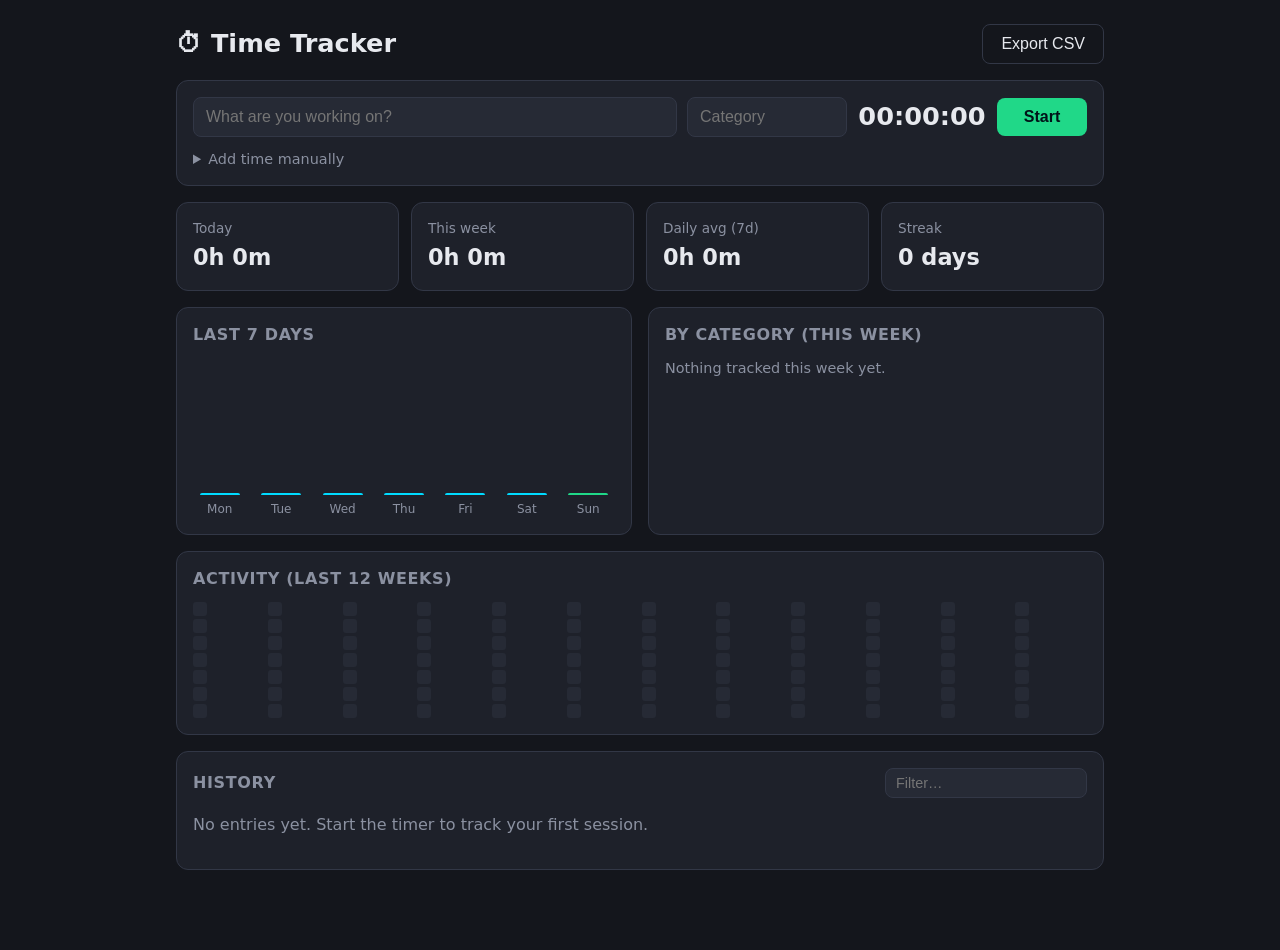
==== TimeTracker/index.html @ 88b49324 "Add standalone time tracker app Timer with task/category, manual entries, edit/delete/resume, daily " ====
<!DOCTYPE html>
<html lang="en">
  <head>
    <meta charset="UTF-8" />
    <meta name="viewport" content="width=device-width, initial-scale=1.0" />
    <title>Time Tracker</title>
    <link rel="stylesheet" href="styles.css" />
  </head>
  <body>
    <main class="wrap">
      <header class="top">
        <h1>⏱ Time Tracker</h1>
        <div class="top-actions">
          <button id="export-btn" class="btn ghost" title="Download all entries as CSV">Export CSV</button>
        </div>
      </header>

      <!-- Timer -->
      <section class="card timer-card">
        <form id="timer-form" class="timer-row" autocomplete="off">
          <input id="task-input" class="input grow" placeholder="What are you working on?" maxlength="120" />
          <input id="category-input" class="input cat" placeholder="Category" list="category-list" maxlength="40" />
          <datalist id="category-list"></datalist>
          <span id="timer-display" class="timer-display">00:00:00</span>
          <button id="timer-btn" type="submit" class="btn start">Start</button>
        </form>
        <details class="manual">
          <summary>Add time manually</summary>
          <form id="manual-form" class="manual-row" autocomplete="off">
            <input id="manual-task" class="input grow" placeholder="Task" maxlength="120" required />
            <input id="manual-category" class="input cat" placeholder="Category" list="category-list" maxlength="40" />
            <input id="manual-date" class="input" type="date" required />
            <input id="manual-start" class="input" type="time" required />
            <input id="manual-end" class="input" type="time" required />
            <button type="submit" class="btn">Add</button>
          </form>
        </details>
      </section>

      <!-- Stats -->
      <section class="stats">
        <div class="card stat"><span class="stat-label">Today</span><span id="stat-today" class="stat-value">0h 0m</span></div>
        <div class="card stat"><span class="stat-label">This week</span><span id="stat-week" class="stat-value">0h 0m</span></div>
        <div class="card stat"><span class="stat-label">Daily avg (7d)</span><span id="stat-avg" class="stat-value">0h 0m</span></div>
        <div class="card stat"><span class="stat-label">Streak</span><span id="stat-streak" class="stat-value">0 days</span></div>
      </section>

      <section class="grid2">
        <div class="card">
          <h2>Last 7 days</h2>
          <div id="week-chart" class="week-chart"></div>
        </div>
        <div class="card">
          <h2>By category (this week)</h2>
          <ul id="category-breakdown" class="breakdown"></ul>
        </div>
      </section>

      <section class="card">
        <h2>Activity (last 12 weeks)</h2>
        <div id="heatmap" class="heatmap"></div>
      </section>

      <!-- History -->
      <section class="card">
        <div class="history-head">
          <h2>History</h2>
          <input id="filter-input" class="input small" placeholder="Filter…" />
        </div>
        <div id="history"></div>
        <p id="empty" class="muted">No entries yet. Start the timer to track your first session.</p>
      </section>
    </main>

    <dialog id="edit-dialog">
      <form id="edit-form" method="dialog">
        <h3>Edit entry</h3>
        <label>Task <input id="edit-task" class="input" maxlength="120" required /></label>
        <label>Category <input id="edit-category" class="input" list="category-list" maxlength="40" /></label>
        <label>Date <input id="edit-date" class="input" type="date" required /></label>
        <div class="row2">
          <label>Start <input id="edit-start" class="input" type="time" required /></label>
          <label>End <input id="edit-end" class="input" type="time" required /></label>
        </div>
        <div class="dialog-actions">
          <button type="button" id="edit-cancel" class="btn ghost">Cancel</button>
          <button type="submit" class="btn">Save</button>
        </div>
      </form>
    </dialog>

    <script src="index.js"></script>
  </body>
</html>
---- TimeTracker/styles.css ----
:root {
  --bg: #14161c;
  --card: #1e212a;
  --card-2: #262a35;
  --border: #323746;
  --text: #e7e9ee;
  --muted: #8b91a1;
  --accent: #00dbff;
  --start: #20d888;
  --stop: #ff4d5e;
  --radius: 12px;
}

* { box-sizing: border-box; }

body {
  margin: 0;
  background: var(--bg);
  color: var(--text);
  font-family: system-ui, -apple-system, "Segoe UI", Roboto, sans-serif;
  line-height: 1.4;
}

.wrap { max-width: 960px; margin: 0 auto; padding: 24px 16px 64px; }

.top { display: flex; align-items: center; justify-content: space-between; gap: 12px; margin-bottom: 16px; }
.top h1 { margin: 0; font-size: 1.6rem; }

h2 { margin: 0 0 12px; font-size: 1rem; color: var(--muted); font-weight: 600; text-transform: uppercase; letter-spacing: .04em; }

.card {
  background: var(--card);
  border: 1px solid var(--border);
  border-radius: var(--radius);
  padding: 16px;
  margin-bottom: 16px;
}

.input {
  background: var(--card-2);
  border: 1px solid var(--border);
  color: var(--text);
  border-radius: 8px;
  padding: 10px 12px;
  font-size: 1rem;
  min-width: 0;
  color-scheme: dark;
}
.input:focus { outline: 2px solid var(--accent); outline-offset: -1px; }
.input.small { padding: 6px 10px; font-size: .9rem; }
.grow { flex: 1 1 200px; }
.cat { flex: 0 1 160px; }

.btn {
  background: var(--accent);
  color: #001318;
  border: 0;
  border-radius: 8px;
  padding: 10px 18px;
  font-size: 1rem;
  font-weight: 700;
  cursor: pointer;
}
.btn:hover { filter: brightness(1.1); }
.btn.ghost { background: transparent; color: var(--text); border: 1px solid var(--border); font-weight: 500; }
.btn.start { background: var(--start); min-width: 90px; }
.btn.stop { background: var(--stop); color: #fff; min-width: 90px; }
.icon-btn { background: none; border: 0; color: var(--muted); cursor: pointer; padding: 4px 6px; border-radius: 6px; font-size: .95rem; }
.icon-btn:hover { color: var(--text); background: var(--card-2); }

.timer-row, .manual-row { display: flex; flex-wrap: wrap; gap: 10px; align-items: center; }
.timer-display {
  font-variant-numeric: tabular-nums;
  font-size: 1.6rem;
  font-weight: 700;
  min-width: 130px;
  text-align: center;
}
.timer-card.running { border-color: var(--start); box-shadow: 0 0 0 1px var(--start) inset; }
.timer-card.running .timer-display { color: var(--start); }

.manual { margin-top: 12px; }
.manual summary { cursor: pointer; color: var(--muted); font-size: .9rem; }
.manual-row { margin-top: 10px; }

.stats { display: grid; grid-template-columns: repeat(4, 1fr); gap: 12px; }
.stat { display: flex; flex-direction: column; gap: 4px; margin-bottom: 16px; }
.stat-label { color: var(--muted); font-size: .85rem; }
.stat-value { font-size: 1.4rem; font-weight: 700; font-variant-numeric: tabular-nums; }

.grid2 { display: grid; grid-template-columns: 1fr 1fr; gap: 16px; }

.week-chart { display: flex; align-items: flex-end; gap: 8px; height: 160px; }
.bar-col { flex: 1; display: flex; flex-direction: column; align-items: center; gap: 6px; height: 100%; justify-content: flex-end; }
.bar { width: 100%; max-width: 40px; background: var(--accent); border-radius: 4px 4px 0 0; min-height: 2px; transition: height .3s; }
.bar-col.today .bar { background: var(--start); }
.bar-label { font-size: .75rem; color: var(--muted); }
.bar-val { font-size: .7rem; color: var(--muted); font-variant-numeric: tabular-nums; }

.breakdown { list-style: none; margin: 0; padding: 0; display: flex; flex-direction: column; gap: 10px; }
.breakdown li { display: grid; grid-template-columns: 1fr auto; gap: 4px 8px; font-size: .9rem; }
.breakdown .track { grid-column: 1 / -1; height: 6px; background: var(--card-2); border-radius: 3px; overflow: hidden; }
.breakdown .fill { height: 100%; border-radius: 3px; }

.heatmap { display: grid; grid-auto-flow: column; grid-template-rows: repeat(7, 14px); gap: 3px; overflow-x: auto; }
.heat-cell { width: 14px; height: 14px; border-radius: 3px; background: var(--card-2); }
.heat-cell[data-l="1"] { background: #0b4b57; }
.heat-cell[data-l="2"] { background: #087d92; }
.heat-cell[data-l="3"] { background: #04aeca; }
.heat-cell[data-l="4"] { background: var(--accent); }
.heat-cell.future { visibility: hidden; }

.history-head { display: flex; justify-content: space-between; align-items: center; gap: 12px; margin-bottom: 8px; }
.history-head h2 { margin: 0; }
.day-group { margin-top: 14px; }
.day-head { display: flex; justify-content: space-between; color: var(--muted); font-size: .85rem; border-bottom: 1px solid var(--border); padding-bottom: 6px; margin-bottom: 4px; }
.entry { display: grid; grid-template-columns: 1fr auto auto auto; gap: 12px; align-items: center; padding: 8px 0; border-bottom: 1px solid #262a35; }
.entry:last-child { border-bottom: 0; }
.entry-task { overflow: hidden; text-overflow: ellipsis; white-space: nowrap; }
.entry-cat { font-size: .75rem; padding: 2px 8px; border-radius: 999px; margin-left: 8px; color: #001318; font-weight: 600; }
.entry-time { color: var(--muted); font-size: .85rem; font-variant-numeric: tabular-nums; }
.entry-dur { font-weight: 600; font-variant-numeric: tabular-nums; min-width: 64px; text-align: right; }
.entry-actions { display: flex; }

.muted { color: var(--muted); }

dialog { background: var(--card); color: var(--text); border: 1px solid var(--border); border-radius: var(--radius); padding: 20px; width: min(420px, 92vw); }
dialog::backdrop { background: rgba(0, 0, 0, .6); }
dialog h3 { margin-top: 0; }
dialog label { display: flex; flex-direction: column; gap: 4px; font-size: .85rem; color: var(--muted); margin-bottom: 10px; }
.row2 { display: grid; grid-template-columns: 1fr 1fr; gap: 10px; }
.dialog-actions { display: flex; justify-content: flex-end; gap: 8px; margin-top: 8px; }

@media (max-width: 700px) {
  .stats { grid-template-columns: repeat(2, 1fr); }
  .grid2 { grid-template-columns: 1fr; }
  .timer-display { flex: 1 1 100%; order: -1; font-size: 2rem; }
  .entry { grid-template-columns: 1fr auto auto; }
  .entry-time { display: none; }
}
.more { display: block; margin: 16px auto 0; }
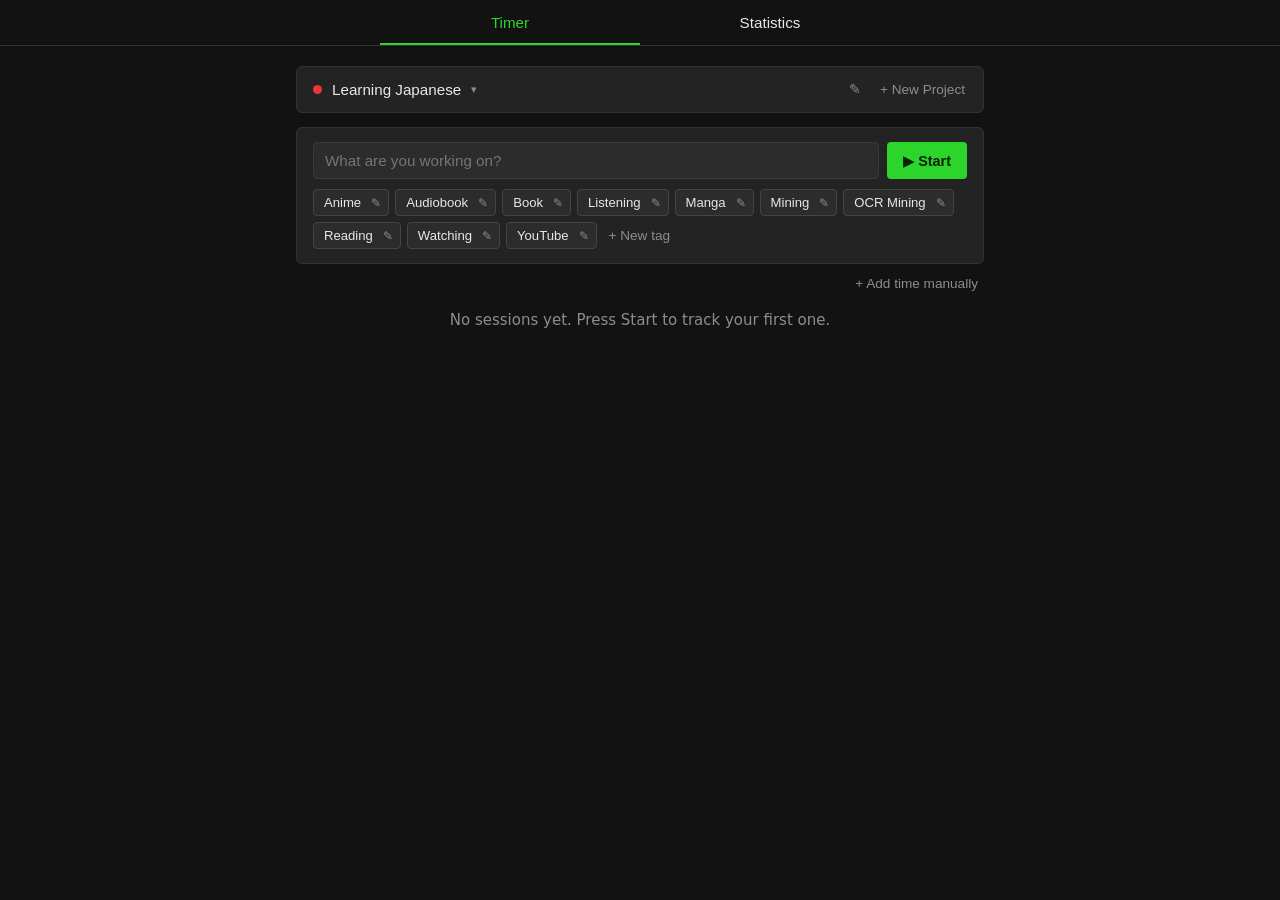
==== commit 7feff145: "Rework time tracker after the tracker shown in the video Projects, toggleable coloured tags, pausabl" ====
--- a/TimeTracker/index.html
+++ b/TimeTracker/index.html
@@ -7,84 +7,103 @@
     <link rel="stylesheet" href="styles.css" />
   </head>
   <body>
+    <nav class="tabs">
+      <button class="tab active" data-tab="timer">Timer</button>
+      <button class="tab" data-tab="stats">Statistics</button>
+    </nav>
+
     <main class="wrap">
-      <header class="top">
-        <h1>⏱ Time Tracker</h1>
-        <div class="top-actions">
-          <button id="export-btn" class="btn ghost" title="Download all entries as CSV">Export CSV</button>
-        </div>
-      </header>
-
-      <!-- Timer -->
-      <section class="card timer-card">
-        <form id="timer-form" class="timer-row" autocomplete="off">
-          <input id="task-input" class="input grow" placeholder="What are you working on?" maxlength="120" />
-          <input id="category-input" class="input cat" placeholder="Category" list="category-list" maxlength="40" />
-          <datalist id="category-list"></datalist>
-          <span id="timer-display" class="timer-display">00:00:00</span>
-          <button id="timer-btn" type="submit" class="btn start">Start</button>
-        </form>
-        <details class="manual">
-          <summary>Add time manually</summary>
-          <form id="manual-form" class="manual-row" autocomplete="off">
-            <input id="manual-task" class="input grow" placeholder="Task" maxlength="120" required />
-            <input id="manual-category" class="input cat" placeholder="Category" list="category-list" maxlength="40" />
-            <input id="manual-date" class="input" type="date" required />
-            <input id="manual-start" class="input" type="time" required />
-            <input id="manual-end" class="input" type="time" required />
-            <button type="submit" class="btn">Add</button>
-          </form>
-        </details>
-      </section>
-
-      <!-- Stats -->
-      <section class="stats">
-        <div class="card stat"><span class="stat-label">Today</span><span id="stat-today" class="stat-value">0h 0m</span></div>
-        <div class="card stat"><span class="stat-label">This week</span><span id="stat-week" class="stat-value">0h 0m</span></div>
-        <div class="card stat"><span class="stat-label">Daily avg (7d)</span><span id="stat-avg" class="stat-value">0h 0m</span></div>
-        <div class="card stat"><span class="stat-label">Streak</span><span id="stat-streak" class="stat-value">0 days</span></div>
-      </section>
-
-      <section class="grid2">
-        <div class="card">
-          <h2>Last 7 days</h2>
-          <div id="week-chart" class="week-chart"></div>
-        </div>
-        <div class="card">
-          <h2>By category (this week)</h2>
-          <ul id="category-breakdown" class="breakdown"></ul>
+      <!-- Project bar (shared by both tabs) -->
+      <section class="card project-bar">
+        <button id="project-select" class="project-select" title="Switch project">
+          <span id="project-dot" class="dot"></span>
+          <span id="project-name"></span>
+          <span class="caret">▾</span>
+        </button>
+        <div id="project-menu" class="menu hidden"></div>
+        <div class="project-actions">
+          <button id="project-edit" class="icon-btn" title="Edit project">✎</button>
+          <button id="project-new" class="link-btn">+ New Project</button>
         </div>
       </section>
 
-      <section class="card">
-        <h2>Activity (last 12 weeks)</h2>
-        <div id="heatmap" class="heatmap"></div>
-      </section>
+      <!-- ===== Timer tab ===== -->
+      <div id="tab-timer">
+        <section class="card" id="entry-card">
+          <!-- idle state -->
+          <form id="start-form" autocomplete="off">
+            <div class="start-row">
+              <input id="title-input" class="input" placeholder="What are you working on?" maxlength="120" />
+              <button type="submit" class="btn btn-start">▶ Start</button>
+            </div>
+            <div id="tag-picker" class="tag-picker"></div>
+          </form>
 
-      <!-- History -->
-      <section class="card">
-        <div class="history-head">
-          <h2>History</h2>
-          <input id="filter-input" class="input small" placeholder="Filter…" />
-        </div>
-        <div id="history"></div>
-        <p id="empty" class="muted">No entries yet. Start the timer to track your first session.</p>
-      </section>
+          <!-- running state -->
+          <div id="running" class="running hidden">
+            <div class="running-info">
+              <div id="running-title" class="running-title"></div>
+              <div id="running-tags" class="pill-row"></div>
+            </div>
+            <div class="running-controls">
+              <span id="running-clock" class="clock"><span class="live-dot"></span><span id="running-time">0:00:00</span></span>
+              <button id="pause-btn" class="icon-btn" title="Pause">❚❚</button>
+              <button id="running-edit" class="icon-btn" title="Edit">✎</button>
+              <button id="stop-btn" class="btn btn-stop">■ Stop</button>
+            </div>
+          </div>
+        </section>
+
+        <section class="manual-wrap">
+          <button id="manual-btn" class="link-btn">+ Add time manually</button>
+        </section>
+
+        <section id="history"></section>
+        <p id="history-empty" class="muted center">No sessions yet. Press Start to track your first one.</p>
+      </div>
+
+      <!-- ===== Statistics tab ===== -->
+      <div id="tab-stats" class="hidden">
+        <section class="stat-grid">
+          <div class="card stat"><span class="stat-label">Total time</span><span id="s-total" class="stat-value"></span></div>
+          <div class="card stat"><span class="stat-label">Sessions</span><span id="s-sessions" class="stat-value"></span></div>
+          <div class="card stat"><span class="stat-label">Longest session</span><span id="s-longest" class="stat-value"></span><span id="s-longest-sub" class="stat-sub"></span></div>
+          <div class="card stat"><span class="stat-label">Day record</span><span id="s-record" class="stat-value"></span><span id="s-record-sub" class="stat-sub"></span></div>
+        </section>
+
+        <section class="card">
+          <h2>Last 30 days</h2>
+          <div class="chart-wrap">
+            <div id="chart" class="chart"></div>
+            <div id="chart-tip" class="chart-tip hidden"></div>
+          </div>
+          <div class="chart-axis"><span id="chart-from"></span><span>today</span></div>
+        </section>
+
+        <section class="card">
+          <h2>Time per tag</h2>
+          <div id="tag-stats" class="tag-stats"></div>
+        </section>
+
+        <div class="center"><button id="export-btn" class="link-btn">Export this project as CSV</button></div>
+      </div>
     </main>
 
-    <dialog id="edit-dialog">
-      <form id="edit-form" method="dialog">
-        <h3>Edit entry</h3>
-        <label>Task <input id="edit-task" class="input" maxlength="120" required /></label>
-        <label>Category <input id="edit-category" class="input" list="category-list" maxlength="40" /></label>
-        <label>Date <input id="edit-date" class="input" type="date" required /></label>
-        <div class="row2">
-          <label>Start <input id="edit-start" class="input" type="time" required /></label>
-          <label>End <input id="edit-end" class="input" type="time" required /></label>
-        </div>
-        <div class="dialog-actions">
-          <button type="button" id="edit-cancel" class="btn ghost">Cancel</button>
-          <button type="submit" class="btn">Save</button>
+    <!-- Floating mini timer (shown off the Timer tab while running) -->
+    <button id="mini-timer" class="mini-timer hidden" title="Back to timer">
+      <span id="mini-title"></span><span class="live-dot"></span><span id="mini-time" class="mono"></span>
+    </button>
+
+    <!-- Generic modal -->
+    <dialog id="modal">
+      <form id="modal-form" method="dialog" autocomplete="off">
+        <h3 id="modal-title"></h3>
+        <div id="modal-body"></div>
+        <div class="modal-actions">
+          <button type="button" id="modal-delete" class="btn btn-danger-ghost hidden">Delete</button>
+          <span class="spacer"></span>
+          <button type="button" id="modal-cancel" class="btn btn-ghost">Cancel</button>
+          <button type="submit" id="modal-ok" class="btn btn-start">Save</button>
         </div>
       </form>
     </dialog>
--- a/TimeTracker/styles.css
+++ b/TimeTracker/styles.css
@@ -1,141 +1,186 @@
 :root {
-  --bg: #14161c;
-  --card: #1e212a;
-  --card-2: #262a35;
-  --border: #323746;
-  --text: #e7e9ee;
-  --muted: #8b91a1;
-  --accent: #00dbff;
-  --start: #20d888;
-  --stop: #ff4d5e;
-  --radius: 12px;
+  --bg: #121212;
+  --card: #232323;
+  --card-2: #2c2c2c;
+  --border: #333;
+  --text: #e8e8e8;
+  --muted: #8d8d8d;
+  --green: #2bd52b;
+  --green-dark: #1fae1f;
+  --red: #f01010;
+  --radius: 6px;
+  --mono: ui-monospace, "SFMono-Regular", Menlo, Consolas, monospace;
 }
 
 * { box-sizing: border-box; }
+.hidden { display: none !important; }
 
 body {
   margin: 0;
   background: var(--bg);
   color: var(--text);
   font-family: system-ui, -apple-system, "Segoe UI", Roboto, sans-serif;
+  font-size: 15px;
   line-height: 1.4;
 }
 
-.wrap { max-width: 960px; margin: 0 auto; padding: 24px 16px 64px; }
+.mono { font-family: var(--mono); }
+.muted { color: var(--muted); }
+.center { text-align: center; }
 
-.top { display: flex; align-items: center; justify-content: space-between; gap: 12px; margin-bottom: 16px; }
-.top h1 { margin: 0; font-size: 1.6rem; }
+/* ---------- tabs ---------- */
+.tabs { display: flex; justify-content: center; border-bottom: 1px solid var(--border); position: sticky; top: 0; background: var(--bg); z-index: 5; }
+.tab {
+  flex: 0 1 260px;
+  background: none;
+  border: 0;
+  border-bottom: 2px solid transparent;
+  color: var(--text);
+  padding: 14px 0 12px;
+  font-size: .95rem;
+  cursor: pointer;
+}
+.tab.active { color: var(--green); border-bottom-color: var(--green); }
 
-h2 { margin: 0 0 12px; font-size: 1rem; color: var(--muted); font-weight: 600; text-transform: uppercase; letter-spacing: .04em; }
+.wrap { max-width: 720px; margin: 0 auto; padding: 20px 16px 96px; }
 
-.card {
-  background: var(--card);
-  border: 1px solid var(--border);
-  border-radius: var(--radius);
-  padding: 16px;
-  margin-bottom: 16px;
+.card { background: var(--card); border: 1px solid var(--border); border-radius: var(--radius); padding: 14px 16px; margin-bottom: 14px; }
+h2 { margin: 0 0 12px; font-size: .8rem; font-weight: 600; color: var(--muted); text-transform: uppercase; letter-spacing: .06em; }
+
+/* ---------- buttons & inputs ---------- */
+.input {
+  width: 100%;
+  background: var(--card-2);
+  border: 1px solid #3a3a3a;
+  color: var(--text);
+  border-radius: 4px;
+  padding: 9px 11px;
+  font-size: .95rem;
+  color-scheme: dark;
+}
+.input:focus { outline: 1px solid var(--green); border-color: var(--green); }
+
+.btn { border: 0; border-radius: 4px; padding: 9px 16px; font-size: .9rem; font-weight: 600; cursor: pointer; white-space: nowrap; }
+.btn-start { background: var(--green); color: #062306; }
+.btn-start:hover { background: #3ee63e; }
+.btn-stop { background: var(--red); color: #fff; }
+.btn-stop:hover { background: #ff2a2a; }
+.btn-ghost { background: transparent; color: var(--text); border: 1px solid #444; }
+.btn-danger-ghost { background: transparent; color: #ff5a5a; border: 1px solid #5a2a2a; }
+
+.icon-btn { background: none; border: 0; color: var(--muted); cursor: pointer; padding: 4px 7px; border-radius: 4px; font-size: .9rem; line-height: 1; }
+.icon-btn:hover { color: var(--text); background: var(--card-2); }
+.link-btn { background: none; border: 0; color: var(--muted); cursor: pointer; font-size: .85rem; padding: 4px 6px; }
+.link-btn:hover { color: var(--text); }
+
+/* ---------- project bar ---------- */
+.project-bar { display: flex; align-items: center; justify-content: space-between; position: relative; padding: 10px 12px; }
+.project-select { display: flex; align-items: center; gap: 10px; background: none; border: 0; color: var(--text); font-size: .95rem; cursor: pointer; padding: 4px; }
+.project-select .caret { color: var(--muted); font-size: .7rem; }
+.project-actions { display: flex; align-items: center; gap: 6px; }
+.dot { width: 9px; height: 9px; border-radius: 50%; display: inline-block; flex: none; }
+.menu {
+  position: absolute; top: calc(100% + 4px); left: 8px; min-width: 240px; z-index: 10;
+  background: var(--card-2); border: 1px solid #444; border-radius: var(--radius); padding: 4px; box-shadow: 0 8px 24px #0008;
+}
+.menu button { display: flex; align-items: center; gap: 10px; width: 100%; background: none; border: 0; color: var(--text); padding: 8px 10px; border-radius: 4px; cursor: pointer; text-align: left; font-size: .9rem; }
+.menu button:hover, .menu button.current { background: #383838; }
+
+/* ---------- start form ---------- */
+.start-row { display: flex; gap: 8px; }
+.tag-picker { display: flex; flex-wrap: wrap; gap: 6px; margin-top: 10px; align-items: center; }
+.chip {
+  display: inline-flex; align-items: center; gap: 2px;
+  background: var(--card-2); border: 1px solid #444; border-radius: 4px;
+  font-size: .82rem; color: var(--text);
+}
+.chip-main { background: none; border: 0; color: inherit; padding: 5px 4px 5px 10px; cursor: pointer; font-size: inherit; }
+.chip-edit { background: none; border: 0; color: var(--muted); padding: 5px 7px 5px 4px; cursor: pointer; font-size: .75rem; }
+.chip-edit:hover { color: var(--text); }
+.chip.on { border-color: var(--c); background: color-mix(in srgb, var(--c) 25%, var(--card-2)); }
+.chip.on .chip-main { color: #fff; }
+
+/* ---------- running ---------- */
+.running { display: flex; align-items: center; justify-content: space-between; gap: 12px; flex-wrap: wrap; }
+.running-title { font-size: 1rem; }
+.running-controls { display: flex; align-items: center; gap: 6px; }
+.clock { display: inline-flex; align-items: center; gap: 7px; font-family: var(--mono); color: var(--green); font-size: 1rem; margin-right: 6px; }
+.clock.paused { color: #e0b030; }
+.clock.paused .live-dot { background: #e0b030; animation: none; }
+.live-dot { width: 7px; height: 7px; border-radius: 50%; background: var(--green); display: inline-block; animation: pulse 1.6s infinite; }
+@keyframes pulse { 50% { opacity: .3; } }
+#entry-card.is-running { border-color: #2f4a2f; }
+
+/* ---------- pills ---------- */
+.pill-row { display: flex; flex-wrap: wrap; gap: 5px; margin-top: 4px; }
+.pill {
+  font-size: .72rem; padding: 1px 7px; border-radius: 4px;
+  color: var(--c); border: 1px solid color-mix(in srgb, var(--c) 70%, transparent);
+  background: color-mix(in srgb, var(--c) 18%, transparent);
 }
 
-.input {
-  background: var(--card-2);
-  border: 1px solid var(--border);
-  color: var(--text);
-  border-radius: 8px;
-  padding: 10px 12px;
-  font-size: 1rem;
-  min-width: 0;
-  color-scheme: dark;
+/* ---------- history ---------- */
+.manual-wrap { text-align: right; margin: -6px 0 6px; }
+.day { margin-top: 18px; }
+.day-head { display: flex; justify-content: space-between; align-items: baseline; padding: 0 4px 8px; font-weight: 600; font-size: .9rem; }
+.day-total { font-weight: 500; font-size: .8rem; color: var(--text); }
+.day-list { background: var(--card); border: 1px solid var(--border); border-radius: var(--radius); }
+.entry { display: flex; align-items: center; justify-content: space-between; gap: 10px; padding: 9px 12px; border-top: 1px solid var(--border); }
+.entry:first-child { border-top: 0; }
+.entry-main { min-width: 0; }
+.entry-title { overflow: hidden; text-overflow: ellipsis; white-space: nowrap; }
+.entry-meta { display: flex; align-items: center; flex-wrap: wrap; gap: 4px 8px; margin-top: 2px; font-size: .8rem; }
+.entry-dur { font-family: var(--mono); font-weight: 700; }
+.entry-range, .entry-paused { color: var(--muted); }
+.entry-actions { display: flex; flex: none; }
+.more-btn { display: block; margin: 16px auto 0; }
+
+/* ---------- stats ---------- */
+.stat-grid { display: grid; grid-template-columns: repeat(4, 1fr); gap: 10px; }
+.stat { display: flex; flex-direction: column; margin-bottom: 14px; }
+.stat-label { font-size: .7rem; text-transform: uppercase; letter-spacing: .06em; color: var(--muted); }
+.stat-value { font-size: 1.2rem; color: var(--green); font-weight: 600; margin-top: 6px; white-space: nowrap; }
+.stat-sub { font-size: .75rem; color: var(--muted); margin-top: 2px; overflow: hidden; text-overflow: ellipsis; white-space: nowrap; }
+
+.chart-wrap { position: relative; }
+.chart { display: flex; align-items: flex-end; gap: 3px; height: 120px; border-bottom: 1px solid var(--border); }
+.chart-col { flex: 1; height: 100%; display: flex; align-items: flex-end; cursor: default; }
+.chart-bar { width: 100%; background: var(--green); border-radius: 2px 2px 0 0; }
+.chart-col:hover .chart-bar { background: #5df05d; }
+.chart-axis { display: flex; justify-content: space-between; font-size: .72rem; color: var(--muted); margin-top: 4px; }
+.chart-tip { position: absolute; top: -6px; transform: translate(-50%, -100%); background: #3a3a3a; border: 1px solid #555; color: var(--text); font-size: .75rem; padding: 3px 8px; border-radius: 4px; white-space: nowrap; pointer-events: none; }
+
+.tag-stats { display: grid; grid-template-columns: max-content 1fr max-content; gap: 8px 14px; align-items: center; font-size: .85rem; }
+.tag-stats .name { color: var(--c); }
+.tag-stats .track { height: 7px; background: #444; border-radius: 4px; overflow: hidden; }
+.tag-stats .fill { height: 100%; background: var(--c); border-radius: 4px; }
+.tag-stats .val { color: var(--muted); font-size: .78rem; text-align: right; }
+
+/* ---------- mini timer ---------- */
+.mini-timer {
+  position: fixed; right: 14px; bottom: 14px; z-index: 20;
+  display: flex; align-items: center; gap: 8px;
+  background: #1c1c1c; border: 1px solid #3a3a3a; border-radius: 4px; color: var(--text);
+  padding: 7px 12px; font-size: .82rem; cursor: pointer; box-shadow: 0 6px 18px #0009;
 }
-.input:focus { outline: 2px solid var(--accent); outline-offset: -1px; }
-.input.small { padding: 6px 10px; font-size: .9rem; }
-.grow { flex: 1 1 200px; }
-.cat { flex: 0 1 160px; }
+.mini-timer #mini-time { color: var(--green); }
 
-.btn {
-  background: var(--accent);
-  color: #001318;
-  border: 0;
-  border-radius: 8px;
-  padding: 10px 18px;
-  font-size: 1rem;
-  font-weight: 700;
-  cursor: pointer;
+/* ---------- modal ---------- */
+dialog { background: var(--card); color: var(--text); border: 1px solid #444; border-radius: 8px; padding: 20px; width: min(440px, 92vw); }
+dialog::backdrop { background: #000a; }
+dialog h3 { margin: 0 0 14px; font-size: 1.05rem; }
+.field { display: flex; flex-direction: column; gap: 5px; font-size: .8rem; color: var(--muted); margin-bottom: 12px; }
+.row2 { display: grid; grid-template-columns: 1fr 1fr; gap: 10px; }
+.swatches { display: flex; flex-wrap: wrap; gap: 8px; }
+.swatch { width: 26px; height: 26px; border-radius: 50%; border: 2px solid transparent; cursor: pointer; padding: 0; }
+.swatch.on { border-color: #fff; }
+.modal-actions { display: flex; gap: 8px; align-items: center; margin-top: 6px; }
+.spacer { flex: 1; }
+
+@media (max-width: 640px) {
+  .stat-grid { grid-template-columns: repeat(2, 1fr); }
+  .running-controls { width: 100%; justify-content: flex-end; }
+  .entry-range { display: none; }
+  .tag-stats { grid-template-columns: max-content 1fr; }
+  .tag-stats .val { grid-column: 2; text-align: left; margin-top: -6px; }
 }
-.btn:hover { filter: brightness(1.1); }
-.btn.ghost { background: transparent; color: var(--text); border: 1px solid var(--border); font-weight: 500; }
-.btn.start { background: var(--start); min-width: 90px; }
-.btn.stop { background: var(--stop); color: #fff; min-width: 90px; }
-.icon-btn { background: none; border: 0; color: var(--muted); cursor: pointer; padding: 4px 6px; border-radius: 6px; font-size: .95rem; }
-.icon-btn:hover { color: var(--text); background: var(--card-2); }
-
-.timer-row, .manual-row { display: flex; flex-wrap: wrap; gap: 10px; align-items: center; }
-.timer-display {
-  font-variant-numeric: tabular-nums;
-  font-size: 1.6rem;
-  font-weight: 700;
-  min-width: 130px;
-  text-align: center;
-}
-.timer-card.running { border-color: var(--start); box-shadow: 0 0 0 1px var(--start) inset; }
-.timer-card.running .timer-display { color: var(--start); }
-
-.manual { margin-top: 12px; }
-.manual summary { cursor: pointer; color: var(--muted); font-size: .9rem; }
-.manual-row { margin-top: 10px; }
-
-.stats { display: grid; grid-template-columns: repeat(4, 1fr); gap: 12px; }
-.stat { display: flex; flex-direction: column; gap: 4px; margin-bottom: 16px; }
-.stat-label { color: var(--muted); font-size: .85rem; }
-.stat-value { font-size: 1.4rem; font-weight: 700; font-variant-numeric: tabular-nums; }
-
-.grid2 { display: grid; grid-template-columns: 1fr 1fr; gap: 16px; }
-
-.week-chart { display: flex; align-items: flex-end; gap: 8px; height: 160px; }
-.bar-col { flex: 1; display: flex; flex-direction: column; align-items: center; gap: 6px; height: 100%; justify-content: flex-end; }
-.bar { width: 100%; max-width: 40px; background: var(--accent); border-radius: 4px 4px 0 0; min-height: 2px; transition: height .3s; }
-.bar-col.today .bar { background: var(--start); }
-.bar-label { font-size: .75rem; color: var(--muted); }
-.bar-val { font-size: .7rem; color: var(--muted); font-variant-numeric: tabular-nums; }
-
-.breakdown { list-style: none; margin: 0; padding: 0; display: flex; flex-direction: column; gap: 10px; }
-.breakdown li { display: grid; grid-template-columns: 1fr auto; gap: 4px 8px; font-size: .9rem; }
-.breakdown .track { grid-column: 1 / -1; height: 6px; background: var(--card-2); border-radius: 3px; overflow: hidden; }
-.breakdown .fill { height: 100%; border-radius: 3px; }
-
-.heatmap { display: grid; grid-auto-flow: column; grid-template-rows: repeat(7, 14px); gap: 3px; overflow-x: auto; }
-.heat-cell { width: 14px; height: 14px; border-radius: 3px; background: var(--card-2); }
-.heat-cell[data-l="1"] { background: #0b4b57; }
-.heat-cell[data-l="2"] { background: #087d92; }
-.heat-cell[data-l="3"] { background: #04aeca; }
-.heat-cell[data-l="4"] { background: var(--accent); }
-.heat-cell.future { visibility: hidden; }
-
-.history-head { display: flex; justify-content: space-between; align-items: center; gap: 12px; margin-bottom: 8px; }
-.history-head h2 { margin: 0; }
-.day-group { margin-top: 14px; }
-.day-head { display: flex; justify-content: space-between; color: var(--muted); font-size: .85rem; border-bottom: 1px solid var(--border); padding-bottom: 6px; margin-bottom: 4px; }
-.entry { display: grid; grid-template-columns: 1fr auto auto auto; gap: 12px; align-items: center; padding: 8px 0; border-bottom: 1px solid #262a35; }
-.entry:last-child { border-bottom: 0; }
-.entry-task { overflow: hidden; text-overflow: ellipsis; white-space: nowrap; }
-.entry-cat { font-size: .75rem; padding: 2px 8px; border-radius: 999px; margin-left: 8px; color: #001318; font-weight: 600; }
-.entry-time { color: var(--muted); font-size: .85rem; font-variant-numeric: tabular-nums; }
-.entry-dur { font-weight: 600; font-variant-numeric: tabular-nums; min-width: 64px; text-align: right; }
-.entry-actions { display: flex; }
-
-.muted { color: var(--muted); }
-
-dialog { background: var(--card); color: var(--text); border: 1px solid var(--border); border-radius: var(--radius); padding: 20px; width: min(420px, 92vw); }
-dialog::backdrop { background: rgba(0, 0, 0, .6); }
-dialog h3 { margin-top: 0; }
-dialog label { display: flex; flex-direction: column; gap: 4px; font-size: .85rem; color: var(--muted); margin-bottom: 10px; }
-.row2 { display: grid; grid-template-columns: 1fr 1fr; gap: 10px; }
-.dialog-actions { display: flex; justify-content: flex-end; gap: 8px; margin-top: 8px; }
-
-@media (max-width: 700px) {
-  .stats { grid-template-columns: repeat(2, 1fr); }
-  .grid2 { grid-template-columns: 1fr; }
-  .timer-display { flex: 1 1 100%; order: -1; font-size: 2rem; }
-  .entry { grid-template-columns: 1fr auto auto; }
-  .entry-time { display: none; }
-}
-.more { display: block; margin: 16px auto 0; }
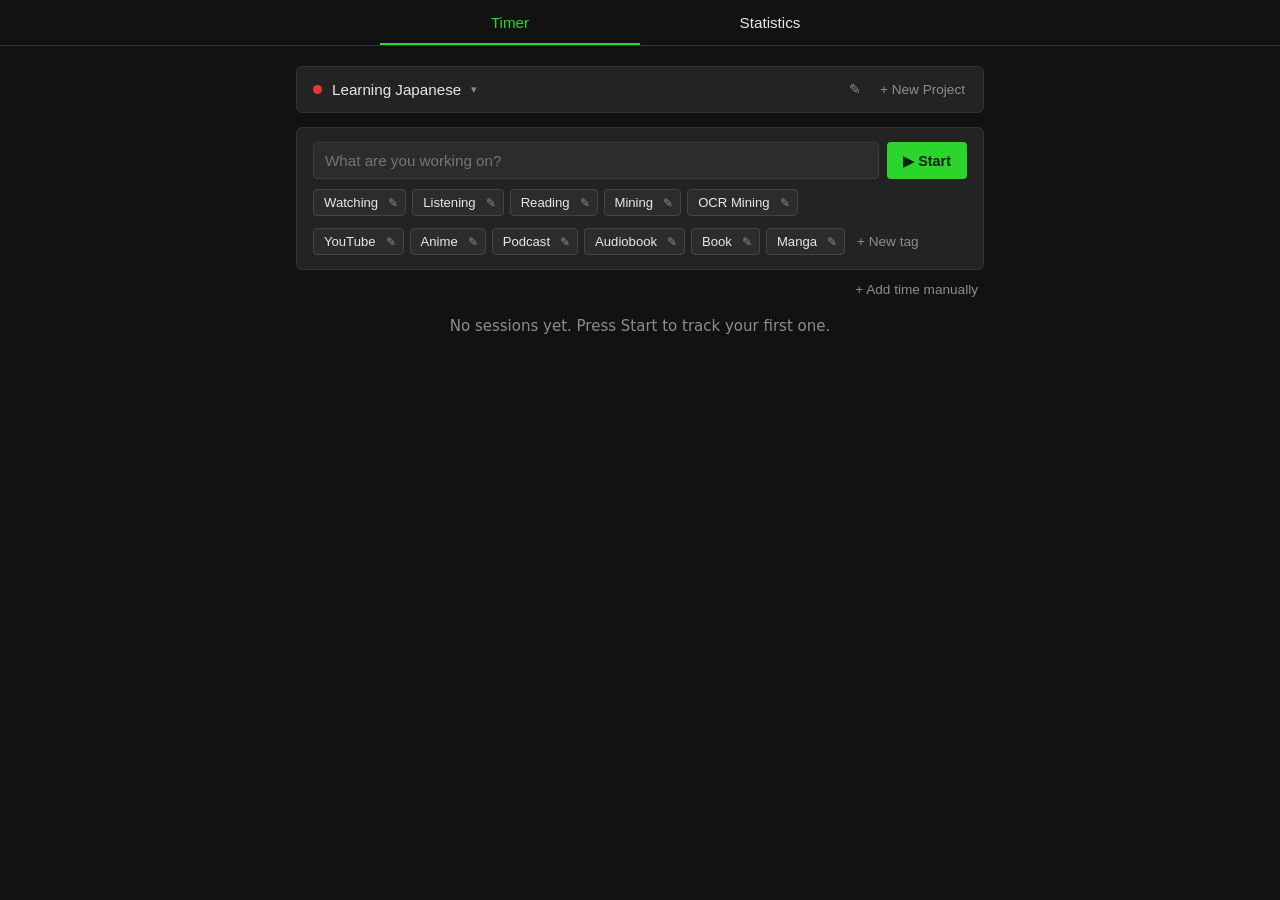
==== commit 2599d182: "Add a GitHub-style activity heatmap to Statistics Shows the last 12 months (or any past year) as a c" ====
--- a/TimeTracker/index.html
+++ b/TimeTracker/index.html
@@ -81,6 +81,26 @@
         </section>
 
         <section class="card">
+          <div class="heat-head">
+            <h2>Activity</h2>
+            <select id="heat-range" class="select" aria-label="Year"></select>
+          </div>
+          <p id="heat-summary" class="heat-summary"></p>
+          <div class="heat-wrap" id="heat-wrap">
+            <div class="heat-col heat-days"><span class="heat-month"></span><b>Mon</b><b></b><b>Wed</b><b></b><b>Fri</b><b></b><b></b></div>
+            <div id="heat-scroll" class="heat-scroll">
+              <div id="heatmap" class="heatmap"></div>
+            </div>
+            <div id="heat-tip" class="chart-tip hidden"></div>
+          </div>
+          <div class="heat-legend">
+            <span>Less</span>
+            <i data-l="0"></i><i data-l="1"></i><i data-l="2"></i><i data-l="3"></i><i data-l="4"></i>
+            <span>More</span>
+          </div>
+        </section>
+
+        <section class="card">
           <h2>Time per tag</h2>
           <div id="tag-stats" class="tag-stats"></div>
         </section>
--- a/TimeTracker/styles.css
+++ b/TimeTracker/styles.css
@@ -136,8 +136,8 @@
 .more-btn { display: block; margin: 16px auto 0; }
 
 /* ---------- stats ---------- */
-.stat-grid { display: grid; grid-template-columns: repeat(4, 1fr); gap: 10px; }
-.stat { display: flex; flex-direction: column; margin-bottom: 14px; }
+.stat-grid { display: grid; grid-template-columns: repeat(4, 1fr); gap: 10px; margin-bottom: 14px; }
+.stat { display: flex; flex-direction: column; margin-bottom: 0; }
 .stat-label { font-size: .7rem; text-transform: uppercase; letter-spacing: .06em; color: var(--muted); }
 .stat-value { font-size: 1.2rem; color: var(--green); font-weight: 600; margin-top: 6px; white-space: nowrap; }
 .stat-sub { font-size: .75rem; color: var(--muted); margin-top: 2px; overflow: hidden; text-overflow: ellipsis; white-space: nowrap; }
@@ -184,3 +184,36 @@
   .tag-stats { grid-template-columns: max-content 1fr; }
   .tag-stats .val { grid-column: 2; text-align: left; margin-top: -6px; }
 }
+
+/* activity tags sit on their own row, content tags below */
+.tag-break { flex-basis: 100%; height: 0; }
+.kind-toggle { display: flex; flex-direction: column; gap: 6px; color: var(--text); font-size: .85rem; }
+.kind-toggle label { display: flex; align-items: center; gap: 8px; cursor: pointer; }
+.kind-toggle input { accent-color: var(--green); }
+
+/* ---------- activity heatmap ---------- */
+.heat-head { display: flex; justify-content: space-between; align-items: center; margin-bottom: 4px; }
+.heat-head h2 { margin: 0; }
+.select { background: var(--card-2); color: var(--text); border: 1px solid #444; border-radius: 4px; padding: 4px 8px; font-size: .8rem; color-scheme: dark; }
+.heat-summary { margin: 6px 0 12px; font-size: .8rem; color: var(--muted); }
+.heat-summary b { color: var(--text); font-weight: 600; }
+.heat-wrap { position: relative; display: flex; gap: 2px; }
+.heat-scroll { overflow-x: auto; padding-bottom: 4px; scrollbar-width: thin; min-width: 0; flex: 1; }
+.heatmap { display: flex; gap: 2px; width: max-content; margin: 0 auto; }
+.heat-col { display: grid; grid-template-rows: 14px repeat(7, 10px); gap: 2px; }
+.heat-col i { width: 10px; height: 10px; border-radius: 2px; background: #2e2e2e; display: block; cursor: default; }
+.heat-col i.out { background: transparent; }
+.heat-col i.today { outline: 1px solid #aaa; outline-offset: -1px; }
+.heat-col i:hover { outline: 1px solid #ddd; outline-offset: -1px; }
+.heat-month { font-size: .65rem; color: var(--muted); white-space: nowrap; width: 10px; overflow: visible; line-height: 14px; }
+/* weekday labels sit outside the scrolling weeks */
+.heat-days { flex: none; }
+.heat-days b { font-size: .6rem; color: var(--muted); font-weight: 400; line-height: 10px; width: 22px; }
+[data-l="1"] { background: #0e4429 !important; }
+[data-l="2"] { background: #006d32 !important; }
+[data-l="3"] { background: #26a641 !important; }
+[data-l="4"] { background: #39d353 !important; }
+.heat-legend { display: flex; align-items: center; justify-content: flex-end; gap: 3px; margin-top: 8px; font-size: .7rem; color: var(--muted); }
+.heat-legend i { width: 11px; height: 11px; border-radius: 2px; background: #2e2e2e; display: inline-block; }
+.heat-legend span { margin: 0 4px; }
+#heat-tip { transform: translate(-50%, -100%); }
